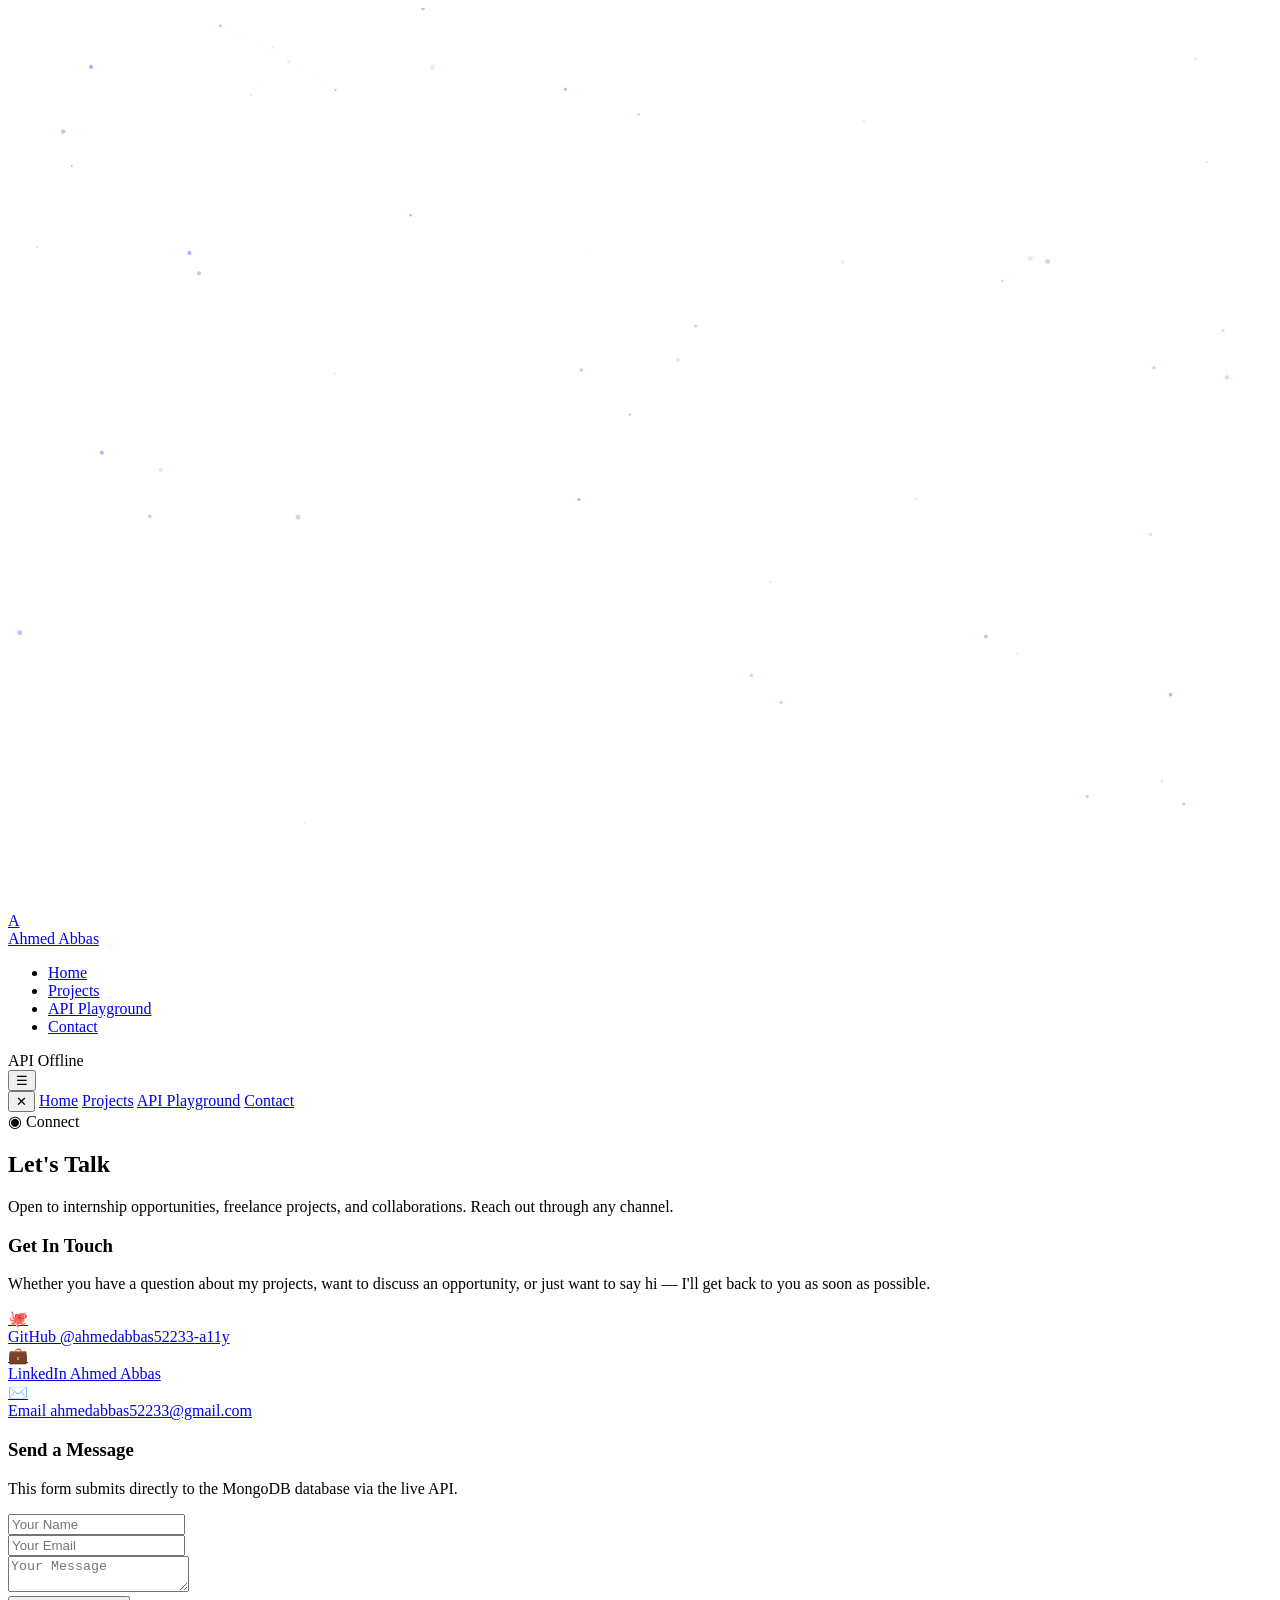
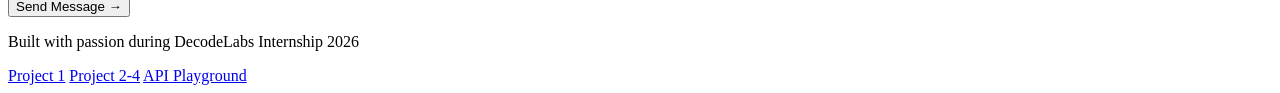
==== contact.html @ a7b37270 "feat: epic multi-page frontend with live API integration" ====
<!DOCTYPE html>
<html lang="en">
<head>
    <meta charset="UTF-8">
    <meta name="viewport" content="width=device-width, initial-scale=1.0">
    <title>Contact — Ahmed Abbas | DecodeLabs 2026</title>
    <meta name="description" content="Get in touch. Connect via GitHub, LinkedIn, or send a message through the live API.">
    <link rel="preconnect" href="https://fonts.googleapis.com">
    <link rel="preconnect" href="https://fonts.gstatic.com" crossorigin>
    <link href="https://fonts.googleapis.com/css2?family=Inter:wght@300;400;500;600;700;800&family=JetBrains+Mono:wght@400;500;600&display=swap" rel="stylesheet">
    <link rel="stylesheet" href="css/style.css">
<base target="_blank">
</head>
<body>
    <canvas id="particle-canvas"></canvas>
    <div class="noise-overlay"></div>

    <nav class="nav" id="navbar">
        <div class="nav__inner">
            <a href="index.html" class="nav__brand">
                <div class="nav__brand-icon">A</div>
                <div class="nav__brand-text">Ahmed <span>Abbas</span></div>
            </a>
            <ul class="nav__links">
                <li><a href="index.html">Home</a></li>
                <li><a href="projects.html">Projects</a></li>
                <li><a href="playground.html">API Playground</a></li>
                <li><a href="contact.html" class="active">Contact</a></li>
            </ul>
            <div class="nav__status" id="navStatus">
                <span class="status-dot" id="statusDot"></span>
                <span id="statusText">Checking...</span>
            </div>
            <button class="nav__menu-btn" id="menuBtn">☰</button>
        </div>
    </nav>

    <div class="mobile-menu" id="mobileMenu">
        <button class="mobile-menu__close" id="closeMenu">✕</button>
        <a href="index.html">Home</a>
        <a href="projects.html">Projects</a>
        <a href="playground.html">API Playground</a>
        <a href="contact.html">Contact</a>
    </div>

    <section class="hero hero--compact">
        <div class="hero__inner hero--center">
            <div class="hero__content">
                <div class="hero__badge">
                    <span>◉</span>
                    <span>Connect</span>
                </div>
                <h1 class="hero__title">
                    Let's <span class="gradient">Talk</span>
                </h1>
                <p class="hero__desc">
                    Open to internship opportunities, freelance projects, and collaborations. Reach out through any channel.
                </p>
            </div>
        </div>
    </section>

    <section class="section section--tight">
        <div class="section__inner">
            <div class="contact-layout reveal">
                <div class="contact-info">
                    <h3 class="contact-info__title">Get In Touch</h3>
                    <p class="contact-info__desc">
                        Whether you have a question about my projects, want to discuss an opportunity, or just want to say hi — I'll get back to you as soon as possible.
                    </p>
                    <div class="contact-links">
                        <a href="https://github.com/ahmedabbas52233-a11y" target="_blank" rel="noopener noreferrer" class="contact-link">
                            <div class="contact-link__icon">🐙</div>
                            <div class="contact-link__text">
                                GitHub
                                <span>@ahmedabbas52233-a11y</span>
                            </div>
                        </a>
                        <a href="https://linkedin.com/in/ahmedabbas52233" target="_blank" rel="noopener noreferrer" class="contact-link">
                            <div class="contact-link__icon">💼</div>
                            <div class="contact-link__text">
                                LinkedIn
                                <span>Ahmed Abbas</span>
                            </div>
                        </a>
                        <a href="mailto:ahmedabbas52233@gmail.com" class="contact-link">
                            <div class="contact-link__icon">✉️</div>
                            <div class="contact-link__text">
                                Email
                                <span>ahmedabbas52233@gmail.com</span>
                            </div>
                        </a>
                    </div>
                </div>

                <div class="api-section api-section--small">
                    <h3>Send a Message</h3>
                    <p class="form-desc">This form submits directly to the MongoDB database via the live API.</p>
                    <form class="form" id="quickContactForm">
                        <div class="form-group">
                            <input type="text" id="quickName" placeholder="Your Name" required>
                        </div>
                        <div class="form-group">
                            <input type="email" id="quickEmail" placeholder="Your Email" required>
                        </div>
                        <div class="form-group">
                            <textarea id="quickMessage" placeholder="Your Message" required class="textarea--short"></textarea>
                        </div>
                        <button type="submit" class="btn btn--primary btn--full">
                            Send Message →
                        </button>
                    </form>
                </div>
            </div>
        </div>
    </section>

    <footer class="footer">
        <div class="footer__inner">
            <p class="footer__text">Built with passion during DecodeLabs Internship 2026</p>
            <div class="footer__links">
                <a href="https://github.com/ahmedabbas52233-a11y/Internship-Project-1" target="_blank" rel="noopener noreferrer">Project 1</a>
                <a href="https://github.com/ahmedabbas52233-a11y/Internship-Project-2" target="_blank" rel="noopener noreferrer">Project 2-4</a>
                <a href="playground.html">API Playground</a>
            </div>
        </div>
    </footer>

    <div class="toast" id="toast"></div>
    <script src="/main.js"></script>
</body>
</html>
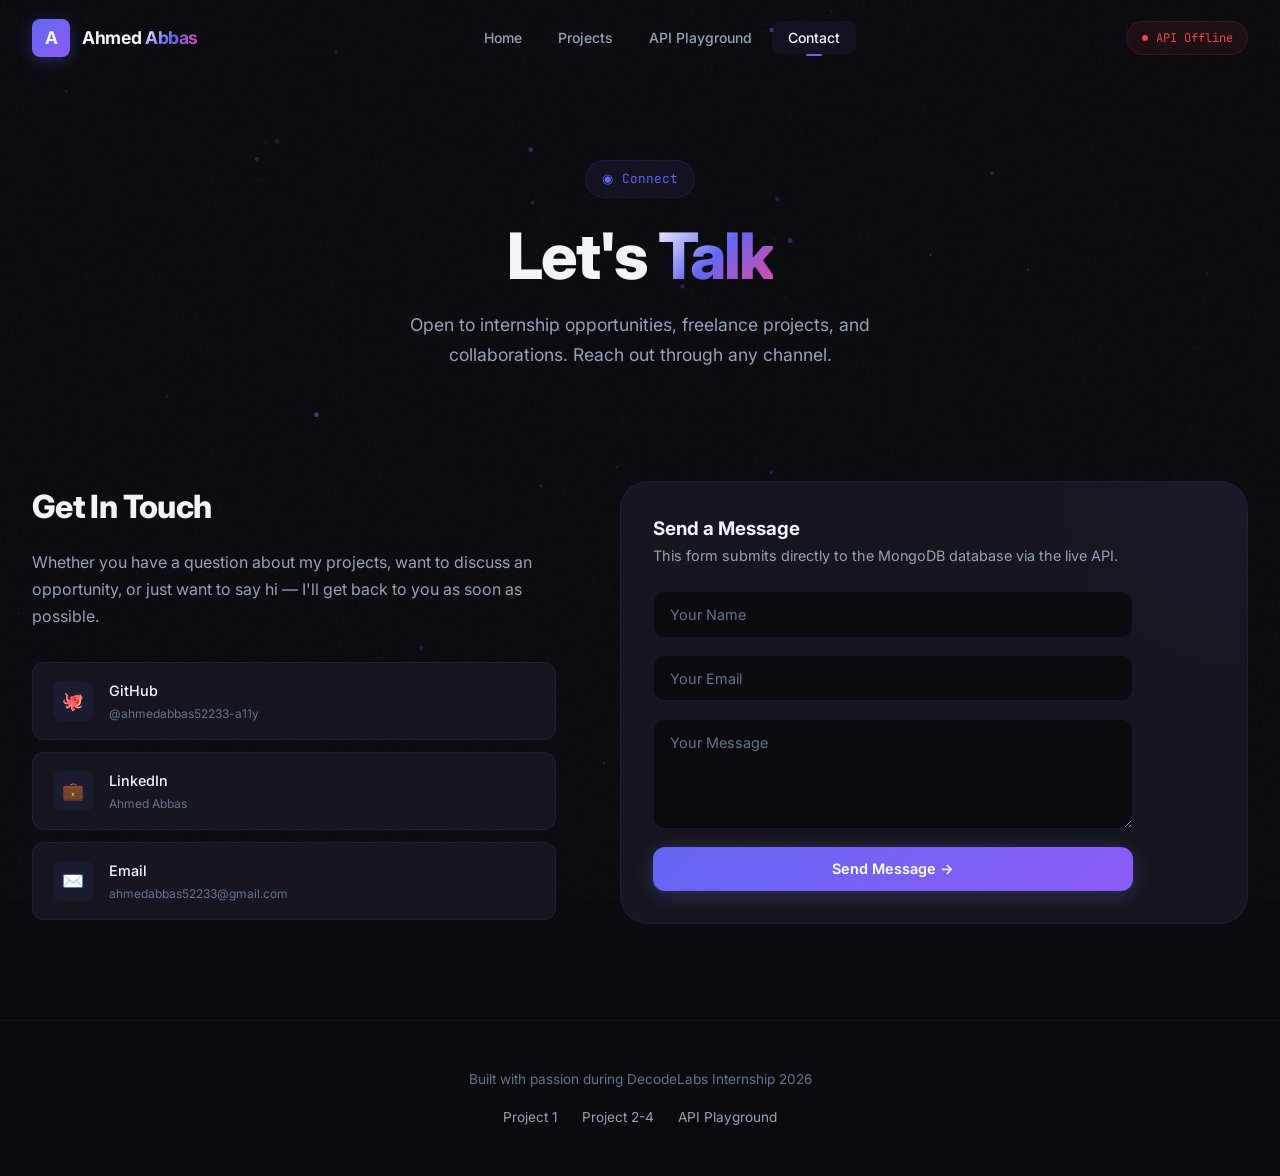
==== commit b58267b5: "feat: epic multi-page frontend with 3D animations and live API integration" ====
--- a/contact.html
+++ b/contact.html
@@ -8,7 +8,7 @@
     <link rel="preconnect" href="https://fonts.googleapis.com">
     <link rel="preconnect" href="https://fonts.gstatic.com" crossorigin>
     <link href="https://fonts.googleapis.com/css2?family=Inter:wght@300;400;500;600;700;800&family=JetBrains+Mono:wght@400;500;600&display=swap" rel="stylesheet">
-    <link rel="stylesheet" href="css/style.css">
+    <link rel="stylesheet" href="/css/style.css">
 <base target="_blank">
 </head>
 <body>
@@ -17,15 +17,15 @@
 
     <nav class="nav" id="navbar">
         <div class="nav__inner">
-            <a href="index.html" class="nav__brand">
+            <a href="/index.html" class="nav__brand">
                 <div class="nav__brand-icon">A</div>
                 <div class="nav__brand-text">Ahmed <span>Abbas</span></div>
             </a>
             <ul class="nav__links">
-                <li><a href="index.html">Home</a></li>
-                <li><a href="projects.html">Projects</a></li>
-                <li><a href="playground.html">API Playground</a></li>
-                <li><a href="contact.html" class="active">Contact</a></li>
+                <li><a href="/index.html">Home</a></li>
+                <li><a href="/projects.html">Projects</a></li>
+                <li><a href="/playground.html">API Playground</a></li>
+                <li><a href="/contact.html" class="active">Contact</a></li>
             </ul>
             <div class="nav__status" id="navStatus">
                 <span class="status-dot" id="statusDot"></span>
@@ -37,10 +37,10 @@
 
     <div class="mobile-menu" id="mobileMenu">
         <button class="mobile-menu__close" id="closeMenu">✕</button>
-        <a href="index.html">Home</a>
-        <a href="projects.html">Projects</a>
-        <a href="playground.html">API Playground</a>
-        <a href="contact.html">Contact</a>
+        <a href="/index.html">Home</a>
+        <a href="/projects.html">Projects</a>
+        <a href="/playground.html">API Playground</a>
+        <a href="/contact.html">Contact</a>
     </div>
 
     <section class="hero hero--compact">
@@ -69,14 +69,14 @@
                         Whether you have a question about my projects, want to discuss an opportunity, or just want to say hi — I'll get back to you as soon as possible.
                     </p>
                     <div class="contact-links">
-                        <a href="https://github.com/ahmedabbas52233-a11y" target="_blank" rel="noopener noreferrer" class="contact-link">
+                        <a href="/https://github.com/ahmedabbas52233-a11y" target="_blank" rel="noopener noreferrer" class="contact-link">
                             <div class="contact-link__icon">🐙</div>
                             <div class="contact-link__text">
                                 GitHub
                                 <span>@ahmedabbas52233-a11y</span>
                             </div>
                         </a>
-                        <a href="https://linkedin.com/in/ahmedabbas52233" target="_blank" rel="noopener noreferrer" class="contact-link">
+                        <a href="/https://linkedin.com/in/ahmedabbas52233" target="_blank" rel="noopener noreferrer" class="contact-link">
                             <div class="contact-link__icon">💼</div>
                             <div class="contact-link__text">
                                 LinkedIn
@@ -119,14 +119,14 @@
         <div class="footer__inner">
             <p class="footer__text">Built with passion during DecodeLabs Internship 2026</p>
             <div class="footer__links">
-                <a href="https://github.com/ahmedabbas52233-a11y/Internship-Project-1" target="_blank" rel="noopener noreferrer">Project 1</a>
-                <a href="https://github.com/ahmedabbas52233-a11y/Internship-Project-2" target="_blank" rel="noopener noreferrer">Project 2-4</a>
-                <a href="playground.html">API Playground</a>
+                <a href="/https://github.com/ahmedabbas52233-a11y/Internship-Project-1" target="_blank" rel="noopener noreferrer">Project 1</a>
+                <a href="/https://github.com/ahmedabbas52233-a11y/Internship-Project-2" target="_blank" rel="noopener noreferrer">Project 2-4</a>
+                <a href="/playground.html">API Playground</a>
             </div>
         </div>
     </footer>
 
     <div class="toast" id="toast"></div>
-    <script src="/main.js"></script>
+    <script src="/js/main.js"></script>
 </body>
 </html>
--- a/css/style.css
+++ b/css/style.css
@@ -0,0 +1,1319 @@
+/* ===== RESET & BASE ===== */
+*, *::before, *::after {
+    margin: 0;
+    padding: 0;
+    box-sizing: border-box;
+}
+
+:root {
+    --bg-primary: #0a0a0f;
+    --bg-secondary: #111118;
+    --bg-card: #16161f;
+    --bg-card-hover: #1c1c28;
+    --border: rgba(99, 102, 241, 0.12);
+    --border-hover: rgba(99, 102, 241, 0.3);
+    --text-primary: #f1f5f9;
+    --text-secondary: #94a3b8;
+    --text-muted: #64748b;
+    --accent-primary: #6366f1;
+    --accent-secondary: #8b5cf6;
+    --accent-tertiary: #ec4899;
+    --accent-cyan: #06b6d4;
+    --accent-green: #22c55e;
+    --accent-red: #ef4444;
+    --accent-orange: #f59e0b;
+    --gradient-primary: linear-gradient(135deg, var(--accent-primary), var(--accent-secondary));
+    --gradient-text: linear-gradient(135deg, #fff 0%, var(--accent-primary) 50%, var(--accent-tertiary) 100%);
+    --shadow-card: 0 4px 24px rgba(0, 0, 0, 0.4);
+    --shadow-card-hover: 0 12px 48px rgba(0, 0, 0, 0.5), 0 0 40px rgba(99, 102, 241, 0.08);
+    --radius-sm: 8px;
+    --radius-md: 12px;
+    --radius-lg: 20px;
+    --radius-xl: 28px;
+    --font-sans: 'Inter', -apple-system, BlinkMacSystemFont, 'Segoe UI', sans-serif;
+    --font-mono: 'JetBrains Mono', 'Fira Code', monospace;
+    --transition-fast: 0.15s ease;
+    --transition-base: 0.3s ease;
+    --transition-slow: 0.5s cubic-bezier(0.4, 0, 0.2, 1);
+}
+
+html {
+    scroll-behavior: smooth;
+    font-size: 16px;
+}
+
+body {
+    font-family: var(--font-sans);
+    background: var(--bg-primary);
+    color: var(--text-primary);
+    line-height: 1.6;
+    overflow-x: hidden;
+    min-height: 100vh;
+    -webkit-font-smoothing: antialiased;
+    -moz-osx-font-smoothing: grayscale;
+}
+
+/* ===== SCROLLBAR ===== */
+::-webkit-scrollbar { width: 6px; }
+::-webkit-scrollbar-track { background: var(--bg-primary); }
+::-webkit-scrollbar-thumb { background: var(--accent-primary); border-radius: 3px; }
+::-webkit-scrollbar-thumb:hover { background: var(--accent-secondary); }
+
+/* ===== SELECTION ===== */
+::selection {
+    background: rgba(99, 102, 241, 0.3);
+    color: var(--text-primary);
+}
+
+/* ===== CANVAS BG ===== */
+#particle-canvas {
+    position: fixed;
+    inset: 0;
+    z-index: 0;
+    pointer-events: none;
+}
+
+/* ===== NOISE OVERLAY ===== */
+.noise-overlay {
+    position: fixed;
+    inset: 0;
+    z-index: 1;
+    pointer-events: none;
+    opacity: 0.03;
+    background-image: url("data:image/svg+xml,%3Csvg viewBox='0 0 256 256' xmlns='http://www.w3.org/2000/svg'%3E%3Cfilter id='noise'%3E%3CfeTurbulence type='fractalNoise' baseFrequency='0.9' numOctaves='4' stitchTiles='stitch'/%3E%3C/filter%3E%3Crect width='100%25' height='100%25' filter='url(%23noise)'/%3E%3C/svg%3E");
+}
+
+/* ===== NAVIGATION ===== */
+.nav {
+    position: fixed;
+    top: 0;
+    left: 0;
+    right: 0;
+    z-index: 100;
+    padding: 1.2rem 2rem;
+    transition: all var(--transition-base);
+    border-bottom: 1px solid transparent;
+}
+
+.nav.scrolled {
+    padding: 0.7rem 2rem;
+    background: rgba(10, 10, 15, 0.85);
+    -webkit-backdrop-filter: blur(24px) saturate(1.2);
+    backdrop-filter: blur(24px) saturate(1.2);
+    border-bottom-color: var(--border);
+}
+
+.nav__inner {
+    max-width: 1280px;
+    margin: 0 auto;
+    display: flex;
+    align-items: center;
+    justify-content: space-between;
+}
+
+.nav__brand {
+    display: flex;
+    align-items: center;
+    gap: 0.75rem;
+    text-decoration: none;
+    color: var(--text-primary);
+}
+
+.nav__brand-icon {
+    width: 38px;
+    height: 38px;
+    border-radius: var(--radius-sm);
+    background: var(--gradient-primary);
+    display: flex;
+    align-items: center;
+    justify-content: center;
+    font-size: 1.1rem;
+    font-weight: 700;
+    box-shadow: 0 4px 16px rgba(99, 102, 241, 0.3);
+}
+
+.nav__brand-text {
+    font-size: 1.1rem;
+    font-weight: 700;
+    letter-spacing: -0.02em;
+}
+
+.nav__brand-text span {
+    background: var(--gradient-text);
+    -webkit-background-clip: text;
+    -webkit-text-fill-color: transparent;
+    background-clip: text;
+}
+
+.nav__links {
+    display: flex;
+    align-items: center;
+    gap: 0.25rem;
+    list-style: none;
+}
+
+.nav__links a {
+    padding: 0.5rem 1rem;
+    color: var(--text-secondary);
+    text-decoration: none;
+    font-size: 0.875rem;
+    font-weight: 500;
+    border-radius: var(--radius-sm);
+    transition: all var(--transition-fast);
+    position: relative;
+}
+
+.nav__links a:hover,
+.nav__links a.active {
+    color: var(--text-primary);
+    background: rgba(99, 102, 241, 0.08);
+}
+
+.nav__links a.active::after {
+    content: '';
+    position: absolute;
+    bottom: -2px;
+    left: 50%;
+    transform: translateX(-50%);
+    width: 16px;
+    height: 2px;
+    border-radius: 2px;
+    background: var(--accent-primary);
+}
+
+.nav__status {
+    display: flex;
+    align-items: center;
+    gap: 0.5rem;
+    padding: 0.4rem 0.9rem;
+    background: rgba(34, 197, 94, 0.08);
+    border: 1px solid rgba(34, 197, 94, 0.15);
+    border-radius: 50px;
+    font-size: 0.75rem;
+    font-family: var(--font-mono);
+    color: var(--accent-green);
+    transition: all var(--transition-base);
+}
+
+.nav__status.offline {
+    background: rgba(239, 68, 68, 0.08);
+    border-color: rgba(239, 68, 68, 0.15);
+    color: var(--accent-red);
+}
+
+.status-dot {
+    width: 6px;
+    height: 6px;
+    border-radius: 50%;
+    background: currentColor;
+    animation: pulse-dot 2s ease-in-out infinite;
+}
+
+@keyframes pulse-dot {
+    0%, 100% { opacity: 1; transform: scale(1); }
+    50% { opacity: 0.5; transform: scale(0.8); }
+}
+
+.nav__menu-btn {
+    display: none;
+    background: none;
+    border: none;
+    color: var(--text-primary);
+    font-size: 1.5rem;
+    cursor: pointer;
+    padding: 0.25rem;
+}
+
+/* ===== MOBILE MENU ===== */
+.mobile-menu {
+    display: none;
+    position: fixed;
+    inset: 0;
+    z-index: 99;
+    background: rgba(10, 10, 15, 0.98);
+    -webkit-backdrop-filter: blur(20px);
+    backdrop-filter: blur(20px);
+    flex-direction: column;
+    align-items: center;
+    justify-content: center;
+    gap: 2rem;
+}
+
+.mobile-menu.open {
+    display: flex;
+}
+
+.mobile-menu a {
+    color: var(--text-primary);
+    text-decoration: none;
+    font-size: 1.5rem;
+    font-weight: 600;
+}
+
+.mobile-menu__close {
+    position: absolute;
+    top: 1.5rem;
+    right: 1.5rem;
+    background: none;
+    border: none;
+    color: var(--text-primary);
+    font-size: 2rem;
+    cursor: pointer;
+}
+
+/* ===== HERO ===== */
+.hero {
+    position: relative;
+    z-index: 2;
+    min-height: 100vh;
+    display: flex;
+    align-items: center;
+    padding: 8rem 2rem 4rem;
+}
+
+.hero__inner {
+    max-width: 1280px;
+    margin: 0 auto;
+    width: 100%;
+    display: grid;
+    grid-template-columns: 1fr 1fr;
+    gap: 4rem;
+    align-items: center;
+}
+
+.hero__content {
+    max-width: 600px;
+}
+
+.hero__badge {
+    display: inline-flex;
+    align-items: center;
+    gap: 0.6rem;
+    padding: 0.5rem 1rem;
+    background: rgba(99, 102, 241, 0.08);
+    border: 1px solid var(--border);
+    border-radius: 50px;
+    font-size: 0.8rem;
+    font-family: var(--font-mono);
+    color: var(--accent-primary);
+    margin-bottom: 1.5rem;
+    animation: float-badge 4s ease-in-out infinite;
+}
+
+@keyframes float-badge {
+    0%, 100% { transform: translateY(0); }
+    50% { transform: translateY(-5px); }
+}
+
+.hero__title {
+    font-size: clamp(2.8rem, 5vw, 4.2rem);
+    font-weight: 800;
+    line-height: 1.05;
+    letter-spacing: -0.03em;
+    margin-bottom: 1.25rem;
+}
+
+.hero__title .gradient {
+    background: var(--gradient-text);
+    -webkit-background-clip: text;
+    -webkit-text-fill-color: transparent;
+    background-clip: text;
+}
+
+.hero__desc {
+    font-size: 1.1rem;
+    color: var(--text-secondary);
+    line-height: 1.7;
+    margin-bottom: 2rem;
+    max-width: 520px;
+}
+
+.hero__actions {
+    display: flex;
+    gap: 1rem;
+    flex-wrap: wrap;
+    margin-bottom: 3rem;
+}
+
+.hero__stats {
+    display: flex;
+    gap: 2.5rem;
+}
+
+.hero-stat {
+    display: flex;
+    flex-direction: column;
+    gap: 0.25rem;
+}
+
+.hero-stat__num {
+    font-size: 1.8rem;
+    font-weight: 800;
+    font-family: var(--font-mono);
+    background: var(--gradient-primary);
+    -webkit-background-clip: text;
+    -webkit-text-fill-color: transparent;
+    background-clip: text;
+}
+
+.hero-stat__label {
+    font-size: 0.75rem;
+    color: var(--text-muted);
+    text-transform: uppercase;
+    letter-spacing: 1.5px;
+}
+
+/* Hero Visual */
+.hero__visual {
+    position: relative;
+    display: flex;
+    align-items: center;
+    justify-content: center;
+}
+
+.hero__orb {
+    width: 400px;
+    height: 400px;
+    position: relative;
+}
+
+.orb-ring {
+    position: absolute;
+    border-radius: 50%;
+    border: 1px solid var(--border);
+    animation: orb-spin linear infinite;
+}
+
+.orb-ring:nth-child(1) {
+    inset: 0;
+    border-color: rgba(99, 102, 241, 0.2);
+    animation-duration: 20s;
+}
+
+.orb-ring:nth-child(2) {
+    inset: 40px;
+    border-color: rgba(139, 92, 246, 0.15);
+    animation-duration: 15s;
+    animation-direction: reverse;
+}
+
+.orb-ring:nth-child(3) {
+    inset: 80px;
+    border-color: rgba(236, 72, 153, 0.1);
+    animation-duration: 10s;
+}
+
+.orb-core {
+    position: absolute;
+    inset: 120px;
+    border-radius: 50%;
+    background: var(--gradient-primary);
+    opacity: 0.15;
+    filter: blur(40px);
+    animation: orb-pulse 4s ease-in-out infinite;
+}
+
+.orb-core::after {
+    content: '';
+    position: absolute;
+    inset: 40px;
+    border-radius: 50%;
+    background: var(--accent-primary);
+    opacity: 0.3;
+    filter: blur(20px);
+}
+
+@keyframes orb-spin {
+    from { transform: rotate(0deg); }
+    to { transform: rotate(360deg); }
+}
+
+@keyframes orb-pulse {
+    0%, 100% { transform: scale(1); opacity: 0.15; }
+    50% { transform: scale(1.1); opacity: 0.25; }
+}
+
+/* ===== BUTTONS ===== */
+.btn {
+    display: inline-flex;
+    align-items: center;
+    justify-content: center;
+    gap: 0.5rem;
+    padding: 0.85rem 1.75rem;
+    border-radius: var(--radius-md);
+    font-size: 0.9rem;
+    font-weight: 600;
+    font-family: var(--font-sans);
+    cursor: pointer;
+    border: none;
+    text-decoration: none;
+    transition: all var(--transition-base);
+    position: relative;
+    overflow: hidden;
+}
+
+.btn--primary {
+    background: var(--gradient-primary);
+    color: white;
+    box-shadow: 0 4px 20px rgba(99, 102, 241, 0.3);
+}
+
+.btn--primary:hover {
+    transform: translateY(-2px);
+    box-shadow: 0 8px 30px rgba(99, 102, 241, 0.4);
+}
+
+.btn--primary:active {
+    transform: translateY(0);
+}
+
+.btn--ghost {
+    background: transparent;
+    color: var(--text-primary);
+    border: 1px solid var(--border);
+}
+
+.btn--ghost:hover {
+    border-color: var(--accent-primary);
+    background: rgba(99, 102, 241, 0.05);
+}
+
+.btn--sm {
+    padding: 0.5rem 1rem;
+    font-size: 0.8rem;
+}
+
+.btn--full {
+    width: 100%;
+}
+
+.btn:disabled {
+    opacity: 0.6;
+    cursor: not-allowed;
+    transform: none !important;
+}
+
+/* ===== SECTIONS ===== */
+.section {
+    position: relative;
+    z-index: 2;
+    padding: 6rem 2rem;
+}
+
+.section__inner {
+    max-width: 1280px;
+    margin: 0 auto;
+}
+
+.section__header {
+    margin-bottom: 3.5rem;
+}
+
+.section__eyebrow {
+    display: inline-flex;
+    align-items: center;
+    gap: 0.5rem;
+    font-family: var(--font-mono);
+    font-size: 0.75rem;
+    color: var(--accent-primary);
+    text-transform: uppercase;
+    letter-spacing: 2px;
+    margin-bottom: 0.75rem;
+}
+
+.section__eyebrow::before {
+    content: '//';
+    opacity: 0.5;
+}
+
+.section__title {
+    font-size: clamp(1.8rem, 3.5vw, 2.8rem);
+    font-weight: 800;
+    letter-spacing: -0.02em;
+    margin-bottom: 0.75rem;
+}
+
+.section__desc {
+    color: var(--text-secondary);
+    font-size: 1.05rem;
+    max-width: 560px;
+    line-height: 1.7;
+}
+
+/* ===== PROJECT CARDS ===== */
+.projects-grid {
+    display: grid;
+    grid-template-columns: repeat(2, 1fr);
+    gap: 1.5rem;
+}
+
+.project-card {
+    background: var(--bg-card);
+    border: 1px solid var(--border);
+    border-radius: var(--radius-lg);
+    padding: 2rem;
+    transition: all var(--transition-slow);
+    position: relative;
+    overflow: hidden;
+}
+
+.project-card::before {
+    content: '';
+    position: absolute;
+    top: 0;
+    left: 0;
+    right: 0;
+    height: 2px;
+    background: var(--gradient-primary);
+    opacity: 0;
+    transition: opacity var(--transition-base);
+}
+
+.project-card:hover {
+    border-color: var(--border-hover);
+    background: var(--bg-card-hover);
+    transform: translateY(-4px);
+    box-shadow: var(--shadow-card-hover);
+}
+
+.project-card:hover::before {
+    opacity: 1;
+}
+
+.project-card__header {
+    display: flex;
+    align-items: flex-start;
+    justify-content: space-between;
+    margin-bottom: 1.25rem;
+}
+
+.project-card__num {
+    font-family: var(--font-mono);
+    font-size: 0.7rem;
+    color: var(--accent-primary);
+    padding: 0.25rem 0.6rem;
+    background: rgba(99, 102, 241, 0.08);
+    border-radius: 4px;
+}
+
+.project-card__icon {
+    width: 44px;
+    height: 44px;
+    border-radius: var(--radius-md);
+    background: rgba(99, 102, 241, 0.1);
+    display: flex;
+    align-items: center;
+    justify-content: center;
+    font-size: 1.3rem;
+}
+
+.project-card__title {
+    font-size: 1.25rem;
+    font-weight: 700;
+    margin-bottom: 0.5rem;
+    letter-spacing: -0.01em;
+}
+
+.project-card__desc {
+    color: var(--text-secondary);
+    font-size: 0.9rem;
+    line-height: 1.65;
+    margin-bottom: 1.25rem;
+}
+
+.project-card__tags {
+    display: flex;
+    flex-wrap: wrap;
+    gap: 0.4rem;
+    margin-bottom: 1.25rem;
+}
+
+.tag {
+    padding: 0.25rem 0.65rem;
+    background: rgba(99, 102, 241, 0.06);
+    border: 1px solid var(--border);
+    border-radius: 4px;
+    font-size: 0.7rem;
+    font-family: var(--font-mono);
+    color: var(--text-secondary);
+    transition: all var(--transition-fast);
+}
+
+.project-card:hover .tag {
+    border-color: rgba(99, 102, 241, 0.2);
+}
+
+.project-card__footer {
+    display: flex;
+    align-items: center;
+    justify-content: space-between;
+    padding-top: 1rem;
+    border-top: 1px solid var(--border);
+}
+
+.project-card__status {
+    display: flex;
+    align-items: center;
+    gap: 0.4rem;
+    font-size: 0.8rem;
+    color: var(--text-muted);
+}
+
+.project-card__status-dot {
+    width: 6px;
+    height: 6px;
+    border-radius: 50%;
+    background: var(--accent-green);
+}
+
+.project-card__link {
+    color: var(--accent-primary);
+    text-decoration: none;
+    font-size: 0.85rem;
+    font-weight: 600;
+    display: flex;
+    align-items: center;
+    gap: 0.3rem;
+    transition: gap var(--transition-fast);
+}
+
+.project-card__link:hover {
+    gap: 0.5rem;
+}
+
+/* ===== API PLAYGROUND ===== */
+.api-section {
+    background: var(--bg-card);
+    border: 1px solid var(--border);
+    border-radius: var(--radius-xl);
+    padding: 2.5rem;
+    position: relative;
+    overflow: hidden;
+}
+
+.api-section::before {
+    content: '';
+    position: absolute;
+    top: -200px;
+    right: -200px;
+    width: 400px;
+    height: 400px;
+    background: radial-gradient(circle, rgba(99, 102, 241, 0.06), transparent 70%);
+    pointer-events: none;
+}
+
+.api-tabs {
+    display: flex;
+    gap: 0.4rem;
+    margin-bottom: 2rem;
+    border-bottom: 1px solid var(--border);
+    padding-bottom: 0.5rem;
+    flex-wrap: wrap;
+}
+
+.api-tab {
+    padding: 0.6rem 1.1rem;
+    border-radius: var(--radius-sm);
+    border: none;
+    background: transparent;
+    color: var(--text-muted);
+    font-family: var(--font-sans);
+    font-size: 0.85rem;
+    font-weight: 500;
+    cursor: pointer;
+    transition: all var(--transition-fast);
+    position: relative;
+}
+
+.api-tab:hover {
+    color: var(--text-primary);
+    background: rgba(99, 102, 241, 0.05);
+}
+
+.api-tab.active {
+    color: var(--accent-primary);
+    background: rgba(99, 102, 241, 0.1);
+}
+
+.api-panel {
+    display: none;
+}
+
+.api-panel.active {
+    display: block;
+    animation: panel-in 0.35s ease;
+}
+
+@keyframes panel-in {
+    from { opacity: 0; transform: translateY(8px); }
+    to { opacity: 1; transform: translateY(0); }
+}
+
+/* ===== FORMS ===== */
+.form {
+    display: flex;
+    flex-direction: column;
+    gap: 1.1rem;
+    max-width: 480px;
+}
+
+.form-group {
+    display: flex;
+    flex-direction: column;
+    gap: 0.4rem;
+}
+
+.form-group label {
+    font-size: 0.8rem;
+    font-weight: 600;
+    color: var(--text-secondary);
+}
+
+.form-group input,
+.form-group textarea,
+.form-group select {
+    padding: 0.85rem 1rem;
+    background: var(--bg-primary);
+    border: 1px solid var(--border);
+    border-radius: var(--radius-md);
+    color: var(--text-primary);
+    font-family: var(--font-sans);
+    font-size: 0.9rem;
+    transition: all var(--transition-fast);
+    outline: none;
+}
+
+.form-group input:focus,
+.form-group textarea:focus,
+.form-group select:focus {
+    border-color: var(--accent-primary);
+    box-shadow: 0 0 0 3px rgba(99, 102, 241, 0.1);
+}
+
+.form-group input::placeholder,
+.form-group textarea::placeholder {
+    color: var(--text-muted);
+}
+
+.form-group textarea {
+    min-height: 110px;
+    resize: vertical;
+}
+
+/* ===== API RESPONSE ===== */
+.api-response {
+    margin-top: 1.25rem;
+    padding: 1.25rem;
+    background: var(--bg-primary);
+    border: 1px solid var(--border);
+    border-radius: var(--radius-md);
+    font-family: var(--font-mono);
+    font-size: 0.78rem;
+    display: none;
+}
+
+.api-response.show {
+    display: block;
+    animation: panel-in 0.3s ease;
+}
+
+.api-response.success { border-color: rgba(34, 197, 94, 0.2); }
+.api-response.error { border-color: rgba(239, 68, 68, 0.2); }
+
+.api-response__header {
+    display: flex;
+    align-items: center;
+    gap: 0.5rem;
+    margin-bottom: 0.75rem;
+    padding-bottom: 0.75rem;
+    border-bottom: 1px solid var(--border);
+}
+
+.api-response__badge {
+    padding: 0.2rem 0.5rem;
+    border-radius: 4px;
+    font-size: 0.7rem;
+    font-weight: 700;
+}
+
+.api-response__badge--success {
+    background: rgba(34, 197, 94, 0.1);
+    color: var(--accent-green);
+}
+
+.api-response__badge--error {
+    background: rgba(239, 68, 68, 0.1);
+    color: var(--accent-red);
+}
+
+.api-response__body {
+    color: var(--text-secondary);
+    white-space: pre-wrap;
+    word-break: break-all;
+    line-height: 1.6;
+}
+
+/* ===== DASHBOARD ===== */
+.dashboard-grid {
+    display: grid;
+    grid-template-columns: repeat(4, 1fr);
+    gap: 1rem;
+}
+
+.dash-card {
+    background: var(--bg-card);
+    border: 1px solid var(--border);
+    border-radius: var(--radius-lg);
+    padding: 1.5rem;
+    transition: all var(--transition-base);
+}
+
+.dash-card:hover {
+    border-color: var(--border-hover);
+    transform: translateY(-3px);
+    box-shadow: var(--shadow-card-hover);
+}
+
+.dash-card__header {
+    display: flex;
+    align-items: center;
+    justify-content: space-between;
+    margin-bottom: 0.75rem;
+}
+
+.dash-card__label {
+    font-size: 0.75rem;
+    color: var(--text-muted);
+    text-transform: uppercase;
+    letter-spacing: 1px;
+    font-weight: 500;
+}
+
+.dash-card__icon {
+    width: 32px;
+    height: 32px;
+    border-radius: var(--radius-sm);
+    display: flex;
+    align-items: center;
+    justify-content: center;
+    font-size: 1rem;
+}
+
+.dash-card__icon--users { background: rgba(99, 102, 241, 0.1); }
+.dash-card__icon--posts { background: rgba(236, 72, 153, 0.1); }
+.dash-card__icon--contacts { background: rgba(6, 182, 212, 0.1); }
+.dash-card__icon--health { background: rgba(34, 197, 94, 0.1); }
+
+.dash-card__value {
+    font-size: 2rem;
+    font-weight: 800;
+    font-family: var(--font-mono);
+    margin-bottom: 0.25rem;
+}
+
+.dash-card__value--users { color: var(--accent-primary); }
+.dash-card__value--posts { color: var(--accent-tertiary); }
+.dash-card__value--contacts { color: var(--accent-cyan); }
+.dash-card__value--health { color: var(--accent-green); }
+
+.dash-card__sub {
+    font-size: 0.75rem;
+    color: var(--text-muted);
+}
+
+/* ===== TABLE ===== */
+.data-table-wrapper {
+    background: var(--bg-card);
+    border: 1px solid var(--border);
+    border-radius: var(--radius-lg);
+    overflow: hidden;
+    margin-top: 1.5rem;
+}
+
+.data-table {
+    width: 100%;
+    border-collapse: collapse;
+}
+
+.data-table th,
+.data-table td {
+    padding: 0.85rem 1.25rem;
+    text-align: left;
+    font-size: 0.85rem;
+}
+
+.data-table th {
+    background: rgba(99, 102, 241, 0.04);
+    color: var(--text-muted);
+    font-weight: 600;
+    text-transform: uppercase;
+    letter-spacing: 0.5px;
+    font-size: 0.7rem;
+}
+
+.data-table td {
+    color: var(--text-secondary);
+    border-top: 1px solid var(--border);
+}
+
+.data-table tr:hover td {
+    background: rgba(99, 102, 241, 0.02);
+}
+
+.data-table__empty {
+    text-align: center;
+    padding: 3rem;
+    color: var(--text-muted);
+}
+
+/* ===== CONTACT PAGE ===== */
+.contact-layout {
+    display: grid;
+    grid-template-columns: 1fr 1.2fr;
+    gap: 4rem;
+    align-items: start;
+}
+
+.contact-info__title {
+    font-size: 2rem;
+    font-weight: 800;
+    margin-bottom: 1rem;
+    letter-spacing: -0.02em;
+}
+
+.contact-info__desc {
+    color: var(--text-secondary);
+    line-height: 1.7;
+    margin-bottom: 2rem;
+}
+
+.contact-links {
+    display: flex;
+    flex-direction: column;
+    gap: 0.75rem;
+}
+
+.contact-link {
+    display: flex;
+    align-items: center;
+    gap: 1rem;
+    padding: 1rem 1.25rem;
+    background: var(--bg-card);
+    border: 1px solid var(--border);
+    border-radius: var(--radius-md);
+    text-decoration: none;
+    color: var(--text-primary);
+    transition: all var(--transition-base);
+}
+
+.contact-link:hover {
+    border-color: var(--border-hover);
+    background: var(--bg-card-hover);
+    transform: translateX(4px);
+}
+
+.contact-link__icon {
+    width: 40px;
+    height: 40px;
+    border-radius: var(--radius-sm);
+    background: rgba(99, 102, 241, 0.08);
+    display: flex;
+    align-items: center;
+    justify-content: center;
+    font-size: 1.1rem;
+}
+
+.contact-link__text {
+    font-size: 0.9rem;
+    font-weight: 500;
+}
+
+.contact-link__text span {
+    display: block;
+    font-size: 0.75rem;
+    color: var(--text-muted);
+    font-weight: 400;
+    margin-top: 0.1rem;
+}
+
+/* ===== FOOTER ===== */
+.footer {
+    position: relative;
+    z-index: 2;
+    border-top: 1px solid var(--border);
+    padding: 3rem 2rem;
+    text-align: center;
+}
+
+.footer__inner {
+    max-width: 1280px;
+    margin: 0 auto;
+}
+
+.footer__text {
+    color: var(--text-muted);
+    font-size: 0.85rem;
+    margin-bottom: 1rem;
+}
+
+.footer__links {
+    display: flex;
+    justify-content: center;
+    gap: 1.5rem;
+    flex-wrap: wrap;
+}
+
+.footer__links a {
+    color: var(--text-secondary);
+    text-decoration: none;
+    font-size: 0.85rem;
+    transition: color var(--transition-fast);
+}
+
+.footer__links a:hover {
+    color: var(--accent-primary);
+}
+
+/* ===== TOAST ===== */
+.toast {
+    position: fixed;
+    bottom: 2rem;
+    right: 2rem;
+    padding: 1rem 1.5rem;
+    background: var(--bg-card);
+    border: 1px solid var(--border);
+    border-radius: var(--radius-md);
+    box-shadow: 0 20px 60px rgba(0, 0, 0, 0.5);
+    display: flex;
+    align-items: center;
+    gap: 0.75rem;
+    z-index: 9999;
+    transform: translateY(120px);
+    opacity: 0;
+    transition: all 0.4s cubic-bezier(0.4, 0, 0.2, 1);
+    max-width: 400px;
+}
+
+.toast.show {
+    transform: translateY(0);
+    opacity: 1;
+}
+
+.toast.success { border-color: rgba(34, 197, 94, 0.25); }
+.toast.error { border-color: rgba(239, 68, 68, 0.25); }
+
+.toast__icon {
+    font-size: 1.1rem;
+    flex-shrink: 0;
+}
+
+.toast__text {
+    font-size: 0.9rem;
+    color: var(--text-primary);
+}
+
+/* ===== SPINNER ===== */
+.spinner {
+    width: 16px;
+    height: 16px;
+    border: 2px solid rgba(255, 255, 255, 0.2);
+    border-top-color: currentColor;
+    border-radius: 50%;
+    animation: spin 0.7s linear infinite;
+    display: none;
+}
+
+.spinner.show {
+    display: inline-block;
+}
+
+@keyframes spin {
+    to { transform: rotate(360deg); }
+}
+
+/* ===== SCROLL REVEAL ===== */
+.reveal {
+    opacity: 0;
+    transform: translateY(30px);
+    transition: opacity 0.7s ease, transform 0.7s ease;
+}
+
+.reveal.active {
+    opacity: 1;
+    transform: translateY(0);
+}
+
+.reveal-delay-1 { transition-delay: 0.1s; }
+.reveal-delay-2 { transition-delay: 0.2s; }
+.reveal-delay-3 { transition-delay: 0.3s; }
+.reveal-delay-4 { transition-delay: 0.4s; }
+
+/* ===== DIVIDER ===== */
+.divider {
+    height: 1px;
+    background: linear-gradient(90deg, transparent, var(--border), transparent);
+    margin: 4rem 0;
+}
+
+/* ===== UTILITY CLASSES (no inline styles) ===== */
+.hero--compact {
+    min-height: auto;
+    padding-top: 10rem;
+    padding-bottom: 3rem;
+}
+
+.hero--center {
+    grid-template-columns: 1fr;
+    text-align: center;
+}
+
+.hero--center .hero__content {
+    max-width: 700px;
+    margin: 0 auto;
+}
+
+.hero--center .hero__desc {
+    margin-left: auto;
+    margin-right: auto;
+}
+
+.section--tight {
+    padding-top: 2rem;
+}
+
+.api-section--small {
+    padding: 2rem;
+}
+
+.textarea--short {
+    min-height: 100px;
+}
+
+.form-desc {
+    color: var(--text-secondary);
+    margin-bottom: 1.5rem;
+    font-size: 0.9rem;
+}
+
+.arch-diagram {
+    background: var(--bg-card);
+    border: 1px solid var(--border);
+    border-radius: var(--radius-lg);
+    padding: 2rem;
+    margin-top: 2rem;
+}
+
+.arch-diagram__grid {
+    display: grid;
+    grid-template-columns: 1fr auto 1fr;
+    gap: 1.5rem;
+    text-align: center;
+    align-items: center;
+}
+
+.arch-diagram__item-icon {
+    font-size: 2.5rem;
+    margin-bottom: 0.5rem;
+}
+
+.arch-diagram__item-title {
+    margin-bottom: 0.5rem;
+    font-size: 1.1rem;
+}
+
+.arch-diagram__item-desc {
+    font-size: 0.85rem;
+    color: var(--text-secondary);
+}
+
+.arch-diagram__arrow {
+    font-size: 1.5rem;
+    color: var(--accent-primary);
+}
+
+/* ===== RESPONSIVE ===== */
+@media (max-width: 1024px) {
+    .hero__inner {
+        grid-template-columns: 1fr;
+        text-align: center;
+    }
+    .hero__content {
+        max-width: 100%;
+    }
+    .hero__desc {
+        margin-left: auto;
+        margin-right: auto;
+    }
+    .hero__actions {
+        justify-content: center;
+    }
+    .hero__stats {
+        justify-content: center;
+    }
+    .hero__visual {
+        display: none;
+    }
+    .projects-grid {
+        grid-template-columns: 1fr;
+    }
+    .dashboard-grid {
+        grid-template-columns: repeat(2, 1fr);
+    }
+    .contact-layout {
+        grid-template-columns: 1fr;
+    }
+    .arch-diagram__grid {
+        grid-template-columns: 1fr;
+        gap: 1rem;
+    }
+    .arch-diagram__arrow {
+        transform: rotate(90deg);
+    }
+}
+
+@media (max-width: 768px) {
+    .nav__links,
+    .nav__status {
+        display: none;
+    }
+    .nav__menu-btn {
+        display: block;
+    }
+    .hero {
+        padding: 7rem 1.5rem 3rem;
+    }
+    .section {
+        padding: 4rem 1.5rem;
+    }
+    .api-section {
+        padding: 1.5rem;
+    }
+    .dashboard-grid {
+        grid-template-columns: 1fr;
+    }
+    .projects-grid {
+        gap: 1rem;
+    }
+    .project-card {
+        padding: 1.5rem;
+    }
+}
+
+@media (max-width: 480px) {
+    .hero__title {
+        font-size: 2.2rem;
+    }
+    .hero__stats {
+        gap: 1.5rem;
+    }
+    .hero-stat__num {
+        font-size: 1.4rem;
+    }
+    .section__title {
+        font-size: 1.6rem;
+    }
+    .btn {
+        padding: 0.75rem 1.4rem;
+        font-size: 0.85rem;
+    }
+}
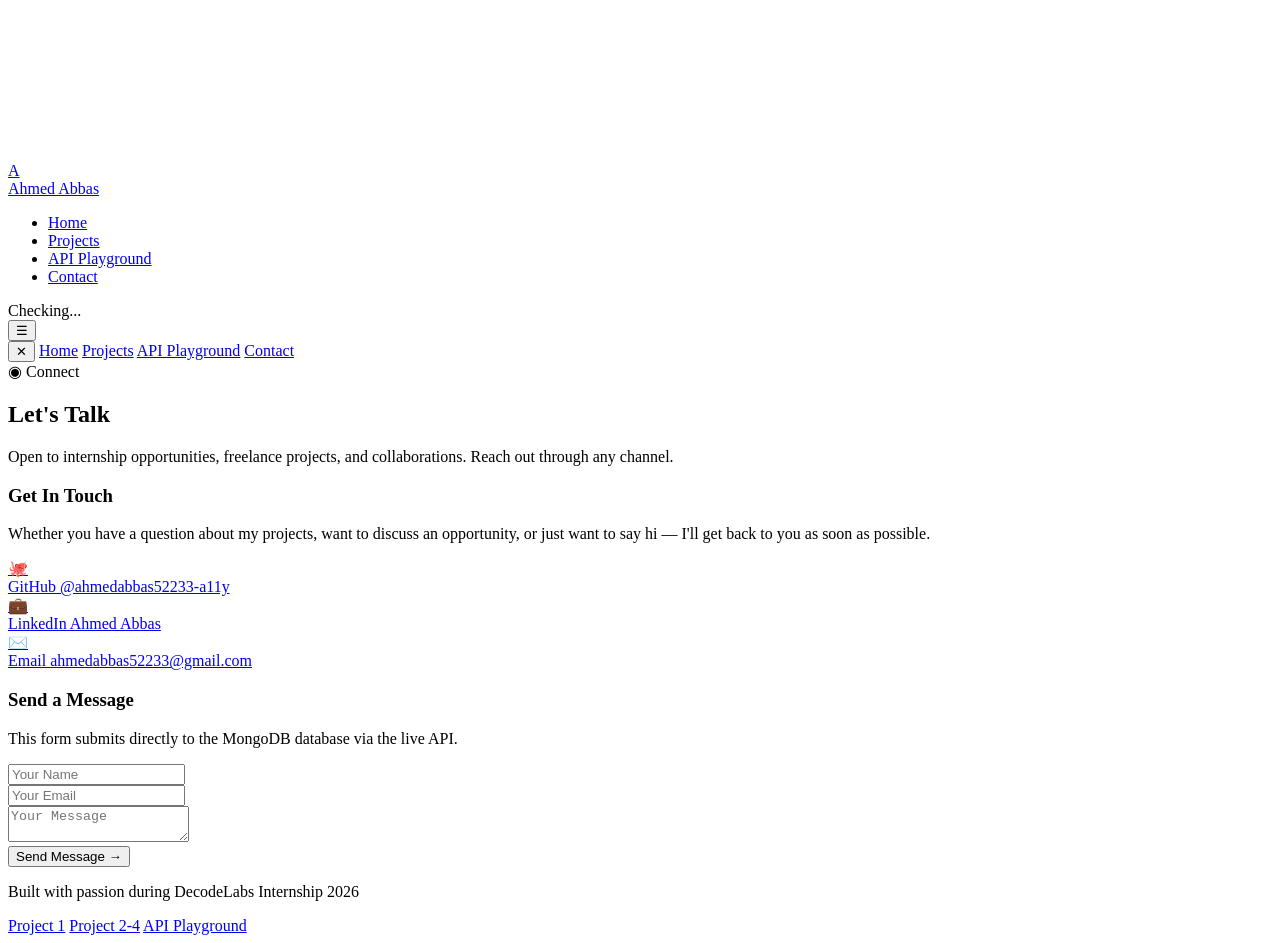
==== commit 0e6e0249: "fix: add base tag for GitHub Pages paths" ====
--- a/contact.html
+++ b/contact.html
@@ -1,6 +1,7 @@
 <!DOCTYPE html>
 <html lang="en">
 <head>
+    <base href="/Internship-Project-1/">
     <meta charset="UTF-8">
     <meta name="viewport" content="width=device-width, initial-scale=1.0">
     <title>Contact — Ahmed Abbas | DecodeLabs 2026</title>
@@ -8,7 +9,7 @@
     <link rel="preconnect" href="https://fonts.googleapis.com">
     <link rel="preconnect" href="https://fonts.gstatic.com" crossorigin>
     <link href="https://fonts.googleapis.com/css2?family=Inter:wght@300;400;500;600;700;800&family=JetBrains+Mono:wght@400;500;600&display=swap" rel="stylesheet">
-    <link rel="stylesheet" href="/css/style.css">
+    <link rel="stylesheet" href="css/style.css">
 <base target="_blank">
 </head>
 <body>
@@ -17,15 +18,15 @@
 
     <nav class="nav" id="navbar">
         <div class="nav__inner">
-            <a href="/index.html" class="nav__brand">
+            <a href="index.html" class="nav__brand">
                 <div class="nav__brand-icon">A</div>
                 <div class="nav__brand-text">Ahmed <span>Abbas</span></div>
             </a>
             <ul class="nav__links">
-                <li><a href="/index.html">Home</a></li>
-                <li><a href="/projects.html">Projects</a></li>
-                <li><a href="/playground.html">API Playground</a></li>
-                <li><a href="/contact.html" class="active">Contact</a></li>
+                <li><a href="index.html">Home</a></li>
+                <li><a href="projects.html">Projects</a></li>
+                <li><a href="playground.html">API Playground</a></li>
+                <li><a href="contact.html" class="active">Contact</a></li>
             </ul>
             <div class="nav__status" id="navStatus">
                 <span class="status-dot" id="statusDot"></span>
@@ -37,10 +38,10 @@
 
     <div class="mobile-menu" id="mobileMenu">
         <button class="mobile-menu__close" id="closeMenu">✕</button>
-        <a href="/index.html">Home</a>
-        <a href="/projects.html">Projects</a>
-        <a href="/playground.html">API Playground</a>
-        <a href="/contact.html">Contact</a>
+        <a href="index.html">Home</a>
+        <a href="projects.html">Projects</a>
+        <a href="playground.html">API Playground</a>
+        <a href="contact.html">Contact</a>
     </div>
 
     <section class="hero hero--compact">
@@ -69,14 +70,14 @@
                         Whether you have a question about my projects, want to discuss an opportunity, or just want to say hi — I'll get back to you as soon as possible.
                     </p>
                     <div class="contact-links">
-                        <a href="/https://github.com/ahmedabbas52233-a11y" target="_blank" rel="noopener noreferrer" class="contact-link">
+                        <a href="https://github.com/ahmedabbas52233-a11y" target="_blank" rel="noopener noreferrer" class="contact-link">
                             <div class="contact-link__icon">🐙</div>
                             <div class="contact-link__text">
                                 GitHub
                                 <span>@ahmedabbas52233-a11y</span>
                             </div>
                         </a>
-                        <a href="/https://linkedin.com/in/ahmedabbas52233" target="_blank" rel="noopener noreferrer" class="contact-link">
+                        <a href="https://linkedin.com/in/ahmedabbas52233" target="_blank" rel="noopener noreferrer" class="contact-link">
                             <div class="contact-link__icon">💼</div>
                             <div class="contact-link__text">
                                 LinkedIn
@@ -119,14 +120,14 @@
         <div class="footer__inner">
             <p class="footer__text">Built with passion during DecodeLabs Internship 2026</p>
             <div class="footer__links">
-                <a href="/https://github.com/ahmedabbas52233-a11y/Internship-Project-1" target="_blank" rel="noopener noreferrer">Project 1</a>
-                <a href="/https://github.com/ahmedabbas52233-a11y/Internship-Project-2" target="_blank" rel="noopener noreferrer">Project 2-4</a>
-                <a href="/playground.html">API Playground</a>
+                <a href="https://github.com/ahmedabbas52233-a11y/Internship-Project-1" target="_blank" rel="noopener noreferrer">Project 1</a>
+                <a href="https://github.com/ahmedabbas52233-a11y/Internship-Project-2" target="_blank" rel="noopener noreferrer">Project 2-4</a>
+                <a href="playground.html">API Playground</a>
             </div>
         </div>
     </footer>
 
     <div class="toast" id="toast"></div>
-    <script src="/js/main.js"></script>
+    <script src="js/main.js"></script>
 </body>
 </html>
